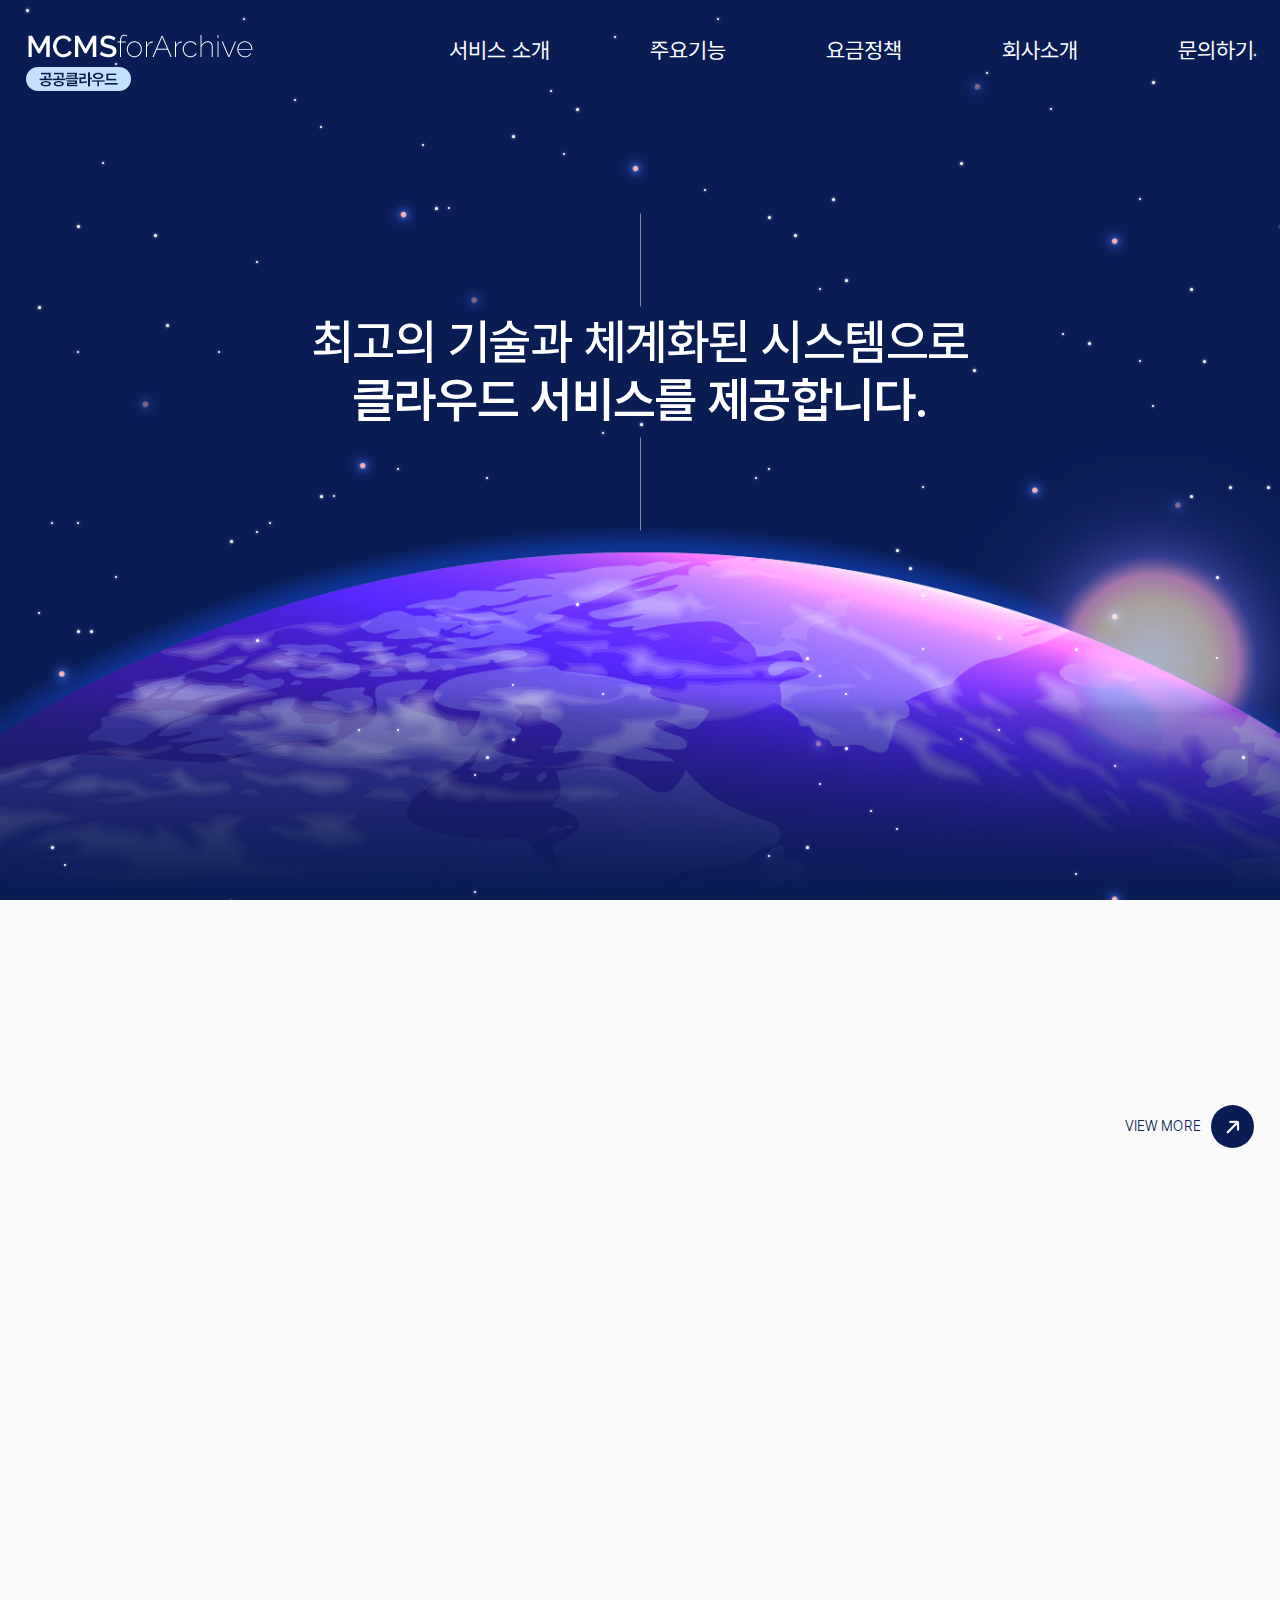
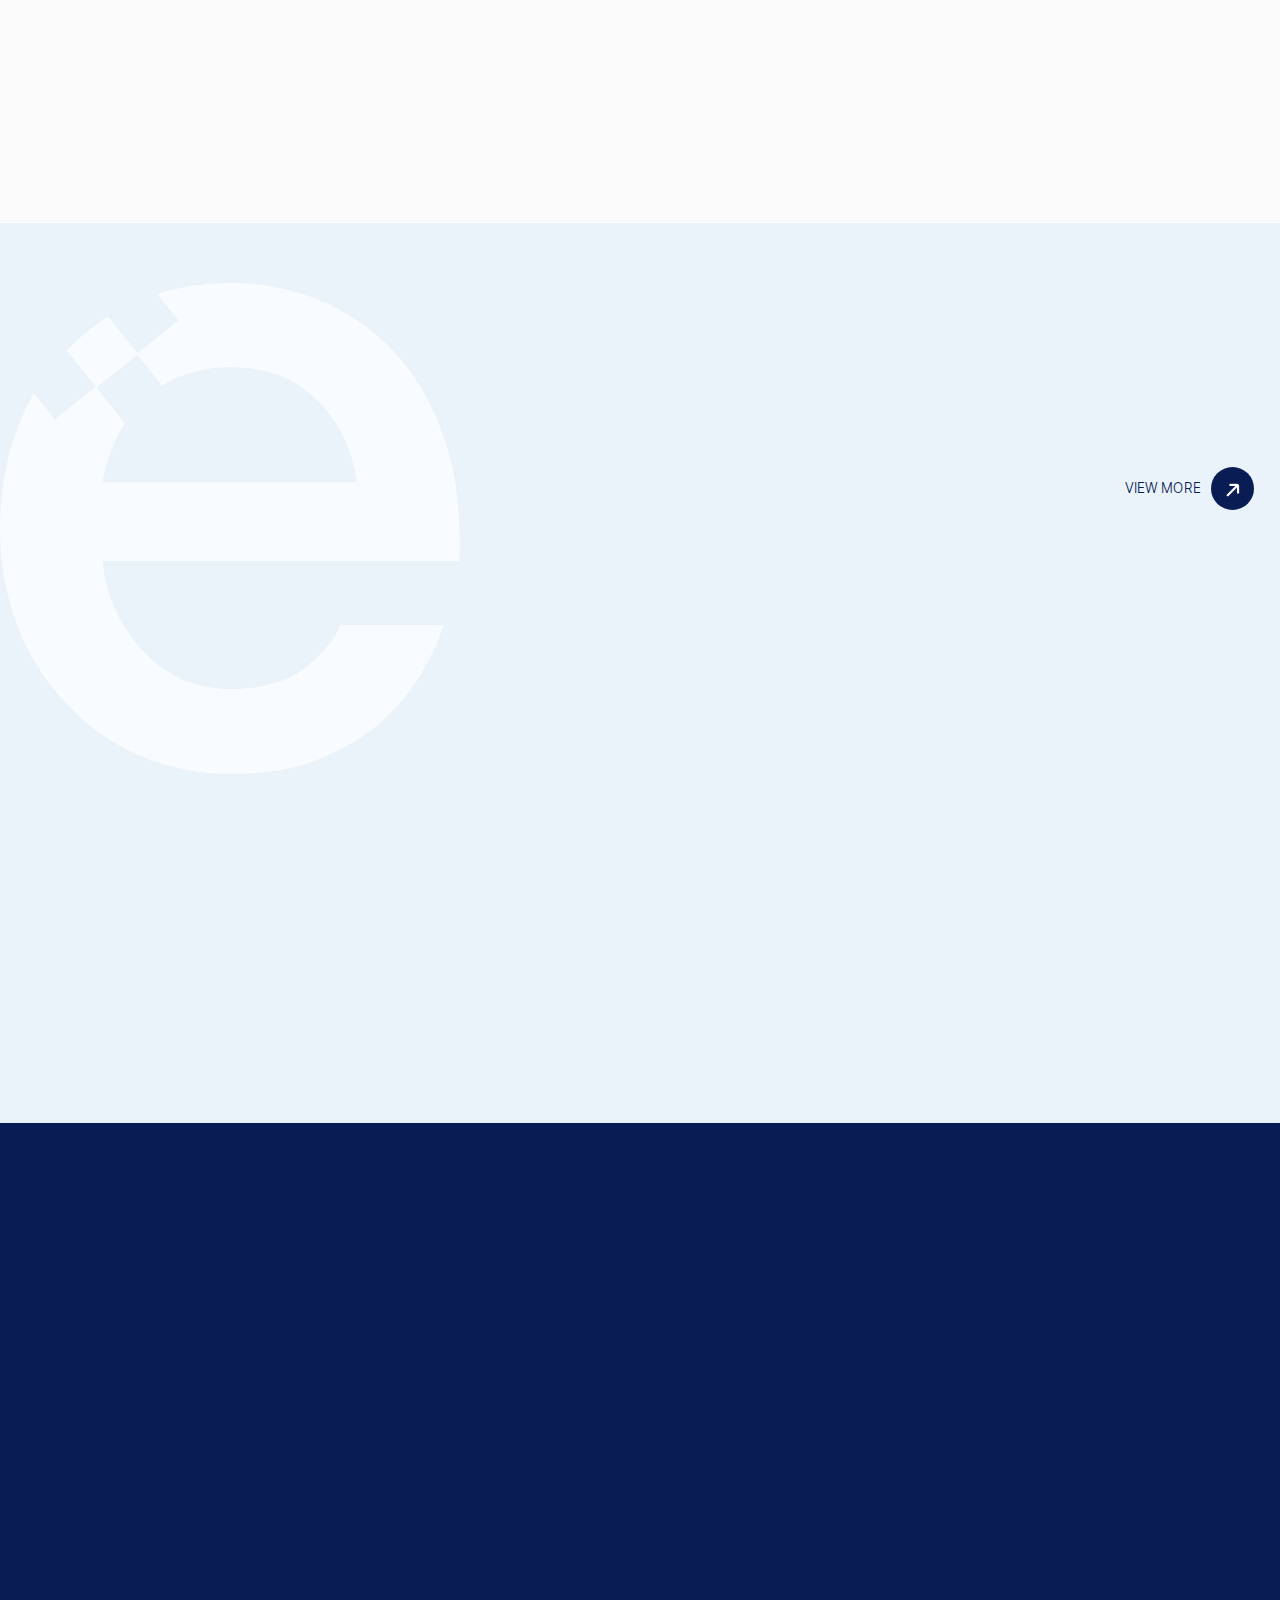
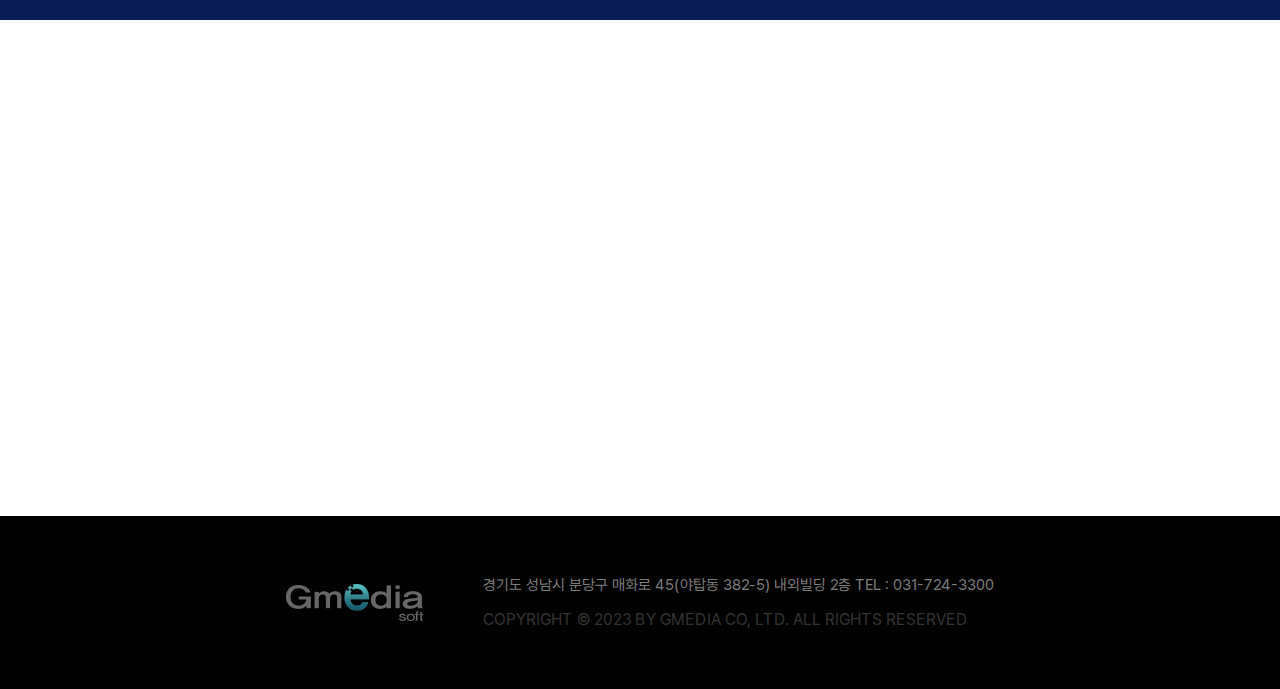
==== index.html @ e5f6dd62 "first commit" ====
<!DOCTYPE html>
<html lang="ko">
<head>
<meta http-equiv="Content-Type" content="text/html;charset=utf-8">
<meta http-equiv="X-UA-Compatible" content="IE=edge">
<meta name="viewport" content="width=device-width, initial-scale=1.0">
<!-- <meta name="viewport" content="width=1920, user-scalable=no"> -->
<meta name="title" content="MCMSforArchive">
<meta name="Author" content="지미디어(주)">
<meta name="ROBOTS" content="ALL">
<meta name="revisit-after" content="1 Days">
<meta name="keyword" content="MCMSforArchive">
<meta name="google" content="MCMSforArchive">
<meta property="og:type" content="website">
<meta property="og:title" content="MCMSforArchive">
<meta property="og:site_name" content="MCMSforArchive ">
<meta property="og:description" content="MCMSforArchive">
<meta property="og:url" name="url" content="">
<title>MCMSforArchive</title>
<link rel="SHORTCUT ICON" href="images/favicon.png" />
<link rel="stylesheet" type="text/css" href="font/font.css" media="ALL" />
<link rel="stylesheet" type="text/css" href="css/reset.css" media="ALL" />
<link rel="stylesheet" type="text/css" href="css/style.css" media="ALL" />
<link rel="stylesheet" type="text/css" href="css/aos.css" media="ALL" />
<link rel="stylesheet" type="text/css" href="css/all.min.css" media="ALL" />
<link rel="stylesheet" type="text/css" href="css/nice-select.css" media="ALL" />

<!-- <script type="text/javascript" src="js/jquery-3.6.1.min.js"></script> -->
<script type="text/javascript" src="js/code.jquery.com_jquery-3.7.0.js"></script>
<script type="text/javascript" src="js/jquery-migrate-1.4.1.min.js"></script>

<script type="text/javascript" src="js/common.js"></script>
<script type="text/javascript" src="js/aos.js"></script>
<script type="text/javascript" src="js/all.min.js"></script>
<script type="text/javascript" src="js/jquery.nice-select.min.js"></script>

</head>
<body>
	<script>
		// AOS.init({
		// 	duration: 1200,
		// 	easing: 'ease-in-out-back'
		// });
		// AOS

	var myAOS = function() {

		AOS.init({
			duration: 1500,
		easing: 'ease-in-out-back',
		// easing: 'linear',
		//    data-aos-easing="linear" 
		

		});

}

//myAOS();
	</script>
<div id="wrapper" class="main_all">
	<!--  헤더 -->
	<div id="top" class="top_all">
		<div class="header">
			<div class="inner">
				<h1> <a href="index.html"><img src="images/mainLogo.png" alt=""></a> </h1>
				<nav>
					<ul class="oneD">
						<li> <a href="introduce.html">서비스 소개</a>
						<div class="twoD">
							<div class="in">
								<a href="introduce.html">서비스 소개</a>
								<a href="#">도입효과</a>
							</div>
						</div>
						</li>
						<li> <a href="#">주요기능</a>
							<div class="twoD">
								<div class="in">
									<a href="#">콘텐츠관리</a>
									<a href="#">메타데이터관리</a>
									<a href="#">통계</a>
									<a href="#">이용이력</a>
									<a href="#">시스템관리</a>
									<a href="#">API</a>
									<a href="#">보안</a>
								</div>
							</div>
						</li>
						<li> <a href="charge.html">요금정책</a></li>
						<li> <a href="company.html">회사소개</a>
							<div class="twoD">
								<div class="in">
									<a href="company.html">회사 소개</a>
									<a href="company02.html">보유기술</a>
								</div>
							</div>
						</li>
						<li> <a href="inquiry.html">문의하기</a></li>
					</ul>
				</nav>
				<div class="mo_btn"><button><img src="images/icon_mobile_menu.png" alt="모바일 네비버튼"></button></div>
			</div>
		</div>
		
			<div id="mo_nav" class="mo_nav re">
				<!-- <h1> <a href="index.html"><img src="images/mainLogo.png" alt=""></a> </h1> -->
				<div class="mo_top"><a href="#" class="mo_close_btn"><img src="images/mo_nav_btn.png" alt="닫기"></a></div>
				<div class="mo_inner">
		
					<ul id="mo_nav_list" class="mnavi">
						<li class="list_tx">
							<div class="big_m c_btn">
							 <a href="">서비스 소개</a>
							 <button class="c_button">더보기</button>
							</div>

							<div class="mo_suv">
								<ul class="nav_tx1">
									<li><a href="introduce.html">서비스 소개</a></li>
									<li><a href="#">도입효과</a></li>
								</ul>
							</div>
						</li>
						<li class="list_tx"> 
							<div class="big_m c_btn">
								<a href="#">주요기능</a>
								<button class="c_button">더보기</button>
							</div>
							<div class="mo_suv">
								<ul class="nav_tx1">
									<li><a href="#">콘텐츠관리</a></li>
									<li><a href="#">메타데이터관리</a></li>
									<li><a href="#">통계</a></li>
									<li><a href="#">이용이력</a></li>
									<li><a href="#">시스템관리</a></li>
									<li><a href="#">API</a></li>
									<li><a href="#">보안</a></li>
								</ul>
							</div>
						</li>
						<li class="list_tx"><div class="big_m"> <a href="charge.html">요금정책</a></div></li>
						<li class="list_tx">
							<div class="big_m  c_btn">  <a href="#none">회사소개</a><button class="c_button">더보기</button></div>
							<div class="mo_suv">
								<ul class="nav_tx1">
									<li><a href="company.html">회사소개</a></li>
									<li><a href="company02.html">보유기술</a></li>
								</ul>
							</div>
						</li>
						<li class="list_tx"><div class="big_m">  <a href="inquiry.html">문의하기</a></div></li>
					</ul>
				
				</div>
			</div>
		
		<div class="main_slider">
			<div id="star-box" class="star_box">
					
			</div>
			<div class="inner">
				
				<div class="title_box">
					<p> 최고의 기술과 체계화된 시스템으로 <strong>클라우드 서비스를 제공합니다.</strong></p>
				</div>
			</div>
		</div>
	</div>

	<div id="content" class="content_all">
		<div class="section01">
			<div class="sinner">
				<div class="box1">
					<div class="main_title" data-aos="fade-down" >
						<!-- data-aos-anchor="#oones" -->
						<h2>MCMSforArchive</h2>
						<span>공공 클라우드로 더욱더 안전하고
							효율적으로 관리하세요! </span>
					</div>
					<div class="view_btn">
						<button>VIEW MORE <span><img src="images/right_more.png" alit=""></span></button>
					</div>
				</div>
				<div class="box2">
					<ul>
						<li data-aos="fade-up" data-aos-delay="400">
							<p>클라우드 구독</p>
							<span>축적된 노하우 기반으로 요구사항을 분석하여 
								체계적으로 기존 환경을 진단하고 고객의 
								비즈니스 목표달성에 마이그레이션방식을
								 설계 및 수행합니다. </span>
						</li>
						<li data-aos="fade-up" data-aos-delay="800">
							<p>클라우드 보안</p>
							<span>다양한 대응 방안을 제공하며, 지속적인 
								모니터링은 물론 보안 관제 전문 엔지니어의 
								신속한 장애 대응이 가능하며 안정적인 
								서비스를 제공합니다. </span>
						</li>
						<li data-aos="fade-up" data-aos-delay="1200">
							<p>클라우드 운영</p>
							<span>고객의 산업, 기술 및 업무에 대한 높은 이해와 
								효율성과 안전성을 갖추며 높은 퀄리티의 
								유지보수 및 기술지원 무상으로 제공합니다.    </span>
						</li>
					</ul>
				</div>
			</div>
		</div>
		<div class="section02">
			<div class="sinner">
				<div class="box1">
					<div class="img1 imgs" data-aos="fade-left" ><img src="images/setion2_img1.jpg" alit=""></div>
					<div class="img2 imgs" data-aos="fade-right" data-aos-delay="200"><img src="images/setion2_img2.jpg" alit=""></div>
					<div class="img3 imgs" data-aos="fade-up" data-aos-delay="400"><img src="images/setion2_img3.jpg" alit=""></div>
				</div>
				<div class="box2">
					<div class="view_btn">
						<button>VIEW MORE <span><img src="images/right_more.png" alit=""></span></button>
					</div>
					<div class="main_title" data-aos="fade-right" data-aos-delay="800">
						<h3>급변하는 클라우드의
							속도에 맞춘 NO1 기업  </h3>
						<span>지미디어는 2001년 설립된 멀티미디어 및
							네트워크 솔루션 전문 회사로 안정적이고 
							최상의 기술과 서비스를 제공합니다. </span>
					</div>
				</div>
			</div>
		</div>
		<div class="section03">
			<div class="advice_box">
				<div  data-aos="fade-down" class="box">
					<p>MCMSforArchive
						 상담 신청 문의 하세요.</p>
					<span>안전하고 휴율적인 지미디어 클라우드와 함께하세요.  </span>
					<button onclick="location.href='inquiry.html';">상담문의 하기</button>
				</div>
			</div>
			<div class="experience_box">
				<div data-aos="fade-up" data-aos-anchor-placement="top-bottom" data-aos-delay="200" class="box">
				<p>미리 경험해보고 싶으신가요?</p>
				<span>MCMS 관리자 체험해 볼 수 있습니다. </span>
				<button onclick="location.href='experience.html';"
				>데모신청 하기</button>
				</div>
			</div>
		</div>
	</div>

	
	<div id="footer" class="footer_all">
		<div class="sinner">
			<h4><img src="images/foot_logo.png" alt=""></h4>
			<div class="box">
				<address>경기도 성남시 분당구 매화로 45(야탑동 382-5) 내외빌딩 2층  TEL : 031-724-3300</address>
				<div class="copylight">COPYRIGHT © 2023 BY GMEDIA CO, LTD. ALL RIGHTS RESERVED</div>
			</div>
		</div>
	</div>
</div>

<!-- 모달창 띄우기 -->
<!-- <div id="myModal" class="modal search-modal">
	<div class="modal-content">
		<span class=" close-modalPopup"><a class="close">&#215;</a></span>
		<div class="img-box">
			
		</div>
	</div>
	<div id="dark01" class="modalPopup-bg"> </div>
</div> -->
<!-- //모달창 띄우기 -->

<div id="page-top" class="page-top">
	<a href="#none" title="상단으로"><i class="fa fa-arrow-up"></i></a>
	<span class="sound-only"></span>
</div>
<div id="mask" class="mask" data-open="mMenu"></div>
<script>


// Handle scroll event to animate elements on scroll
$('body').on("scroll", function () {
	
});


//길어 질때 
		AOS.init({
			once: true,
			duration: 1500,
			easing: 'ease-in-out-back',
		});
		$(window).on('load', function () {
            AOS.refresh();
        });


		$( window ).scroll( function() {
			if($(this).scrollTop() > 100 ) {
				$('#page-top').fadeIn();
			}else{
				$('#page-top').fadeOut();
			}
		});
		$('#page-top').click(function(){
			
			//alert('dd');
			$('html, body').animate({ scrollTop :0},800);
			return false;
		});
	

	
	
	// selectbox styling
	//$('select').niceSelect();
	
    //   AOS.init({
    //     easing: 'ease-in-out-sine'
    //   });
   			
</script>
</body>
</html>
---- font/font.css ----
/*
Copyright (c) 2021 Kil Hyung-jin, with Reserved Font Name Pretendard.
https://github.com/orioncactus/pretendard

This Font Software is licensed under the SIL Open Font License, Version 1.1.
This license is copied below, and is also available with a FAQ at:
http://scripts.sil.org/OFL
*/

@font-face {
	font-family: 'Pretendard';
	font-weight: 900;
	font-display: swap;
	src: local('Pretendard Black'), url('./woff2/Pretendard-Black.woff2') format('woff2'), url('./woff/Pretendard-Black.woff') format('woff');
}

@font-face {
	font-family: 'Pretendard';
	font-weight: 800;
	font-display: swap;
	src: local('Pretendard ExtraBold'), url('./woff2/Pretendard-ExtraBold.woff2') format('woff2'), url('./woff/Pretendard-ExtraBold.woff') format('woff');
}

@font-face {
	font-family: 'Pretendard';
	font-weight: 700;
	font-display: swap;
	src: local('Pretendard Bold'), url('./woff2/Pretendard-Bold.woff2') format('woff2'), url('./woff/Pretendard-Bold.woff') format('woff');
}

@font-face {
	font-family: 'Pretendard';
	font-weight: 600;
	font-display: swap;
	src: local('Pretendard SemiBold'), url('./woff2/Pretendard-SemiBold.woff2') format('woff2'), url('./woff/Pretendard-SemiBold.woff') format('woff');
}

@font-face {
	font-family: 'Pretendard';
	font-weight: 500;
	font-display: swap;
	src: local('Pretendard Medium'), url('./woff2/Pretendard-Medium.woff2') format('woff2'), url('./woff/Pretendard-Medium.woff') format('woff');
}

@font-face {
	font-family: 'Pretendard';
	font-weight: 400;
	font-display: swap;
	src: local('Pretendard Regular'), url('./woff2/Pretendard-Regular.woff2') format('woff2'), url('./woff/Pretendard-Regular.woff') format('woff');
}

@font-face {
	font-family: 'Pretendard';
	font-weight: 300;
	font-display: swap;
	src: local('Pretendard Light'), url('./woff2/Pretendard-Light.woff2') format('woff2'), url('./woff/Pretendard-Light.woff') format('woff');
}

@font-face {
	font-family: 'Pretendard';
	font-weight: 200;
	font-display: swap;
	src: local('Pretendard ExtraLight'), url('./woff2/Pretendard-ExtraLight.woff2') format('woff2'), url('./woff/Pretendard-ExtraLight.woff') format('woff');
}

@font-face {
	font-family: 'Pretendard';
	font-weight: 100;
	font-display: swap;
	src: local('Pretendard Thin'), url('./woff2/Pretendard-Thin.woff2') format('woff2'), url('./woff/Pretendard-Thin.woff') format('woff');
}
---- css/style.css ----
@charset "UTF-8";


body{overflow-x: hidden}
#mo_nav {display: none;}
.main_all {width:100%;height:100%;overflow: hidden;}
.top_all {position: relative;width:100%;}

.m_header {display: none;}
.mo_btn {display: none;}
.header {width:100%;height:100px;position: absolute;top:0;left:0;z-index: 2;background-color: rgba(0, 0, 0, 0);}
.header .inner {width:1300px;height:100%;max-width: 100%;margin:0 auto;display: flex;align-items: center;justify-content: space-between}
.header .inner h1{margin-top: 24px;}
.header nav {height:100%;display: flex;align-items: center}
.header nav .oneD { column-gap: 100px;height:100%;}
.header nav .oneD li {position: relative;height:100%;text-align: center;transition: 0.3s ease-in;}
.header nav .oneD li:last-child {width:auto;text-align: center;}
.header nav .oneD li>a {display:block;height:100%;font-size:22px;color:#ffffff;line-height: 100px;transition: 0.3s ease-in;}
.header nav .oneD li:hover>a {color:#5ae6ff}

.header nav .oneD {display: flex;}


.header nav .twoD {position: absolute;left:50%;transform: translateX(-50%);top:80px;width:182px;background-color: #02113b;border-radius: 30px;text-align: center;transition: 0.3s ease-in;}
.header nav .twoD .in {padding:10px 0}
.header nav li .twoD a {display: block;font-size:18px;margin:20px 0;color:#fff;opacity: 0;visibility: hidden;}
.header nav .twoD {opacity: 0;visibility: hidden;height:0px;}


.header nav .oneD li:first-child:hover .twoD {opacity: 1;visibility: visible;height:145px;}
.header nav .oneD li:nth-child(2):hover .twoD {opacity: 1;visibility: visible;height:365px;}
.header nav .oneD li:nth-child(4):hover .twoD {opacity: 1;visibility: visible;height:145px;}

.header nav .oneD li:hover .twoD a {opacity: 1;visibility: visible;}
.header nav .oneD li .twoD a:hover {text-decoration: underline;}

.main_slider {position: relative;width:100%;height:100vh;z-index: 1;background-color: #091c54 ;}
.main_slider .inner{width:100%;height:100%;background:url('../images/main_bg.jpg') no-repeat;background-size: cover;background-position: center;}
.main_slider .title_box {position: absolute;left:50%;top:40%;transform: translate(-50%,-40%);}
.main_slider .title_box p {position: relative;width:75%;margin:0 auto;color:#fff;font-weight: 500;font-size:48px;text-align: center;letter-spacing: -0.5px;word-break: keep-all;}
.main_slider .title_box p strong{font-weight: 600;}
.main_slider .title_box p::after {content:"";position: absolute;width:1px; height:93px;left:50%;background-color: rgba(255, 255, 255, 0.5);bottom:-100px}
.main_slider .title_box p::before{content:"";position: absolute;width:1px; height:93px;left:50%;background-color: rgba(255, 255, 255, 0.5);top:-100px}

.sinner {position: relative;width:1300px;max-width: 100%;margin:0 auto;}
.main_title h2 {font-size:56px;color:#091c54;font-weight: 600;}
.main_title h3 {font-size:48px;color:#091c54;font-weight: 600;white-space: pre-line;}
.main_title span {display: block;font-weight: 500;font-size:30px;color:#091c54;white-space: pre-line;line-height: 1.2;margin-top:10px}
.view_btn {}
.view_btn button {display: flex;align-items: center;font-size:14px;font-weight: 300;color:#091c54}
.view_btn button span {position: relative;display: inline-block;z-index: 1;background-color:#091c54;width:43px;height:43px;border-radius: 50%;margin:0 0 0 10px;line-height:43px;}
/* .view_btn button span::after {content: "";position: absolute;background-color:#091c54;width:43px;height:43px;border-radius: 50%;left:0;top:0;z-index: -1;} */

.section01{width:100%;height:100%;background-color: #fafafa;padding:120px 0  190px 0}
.section01 .box1 {position: relative;}
.section01 .box1 .main_title {}
.section01 .box1 .view_btn {position: absolute;right:0;bottom:10px}
.section01 .box2 {position: relative;margin-top:70px;}
.section01 .box2 ul {display: flex;margin-right:-18px}
.section01 .box2 ul li {position: relative;width:calc((100% / 3) - 18px );margin-right:18px;padding-top:32.5%;background-color: #091c54;}
.section01 .box2 ul li p {position: absolute;top:65px;left:65px;color:#fff;font-size:30px;font-weight: 500;}
.section01 .box2 ul li span {position: absolute;width:76%;top:230px;left:65px;color:#fff;font-size:18px;white-space: pre-line;letter-spacing: -0.5px;}
.section01 .box2 ul li:first-child::after {position: absolute;content: "";background:url('../images/setion1_bg1.png') no-repeat;width:100%;height:100%;left:0;top:0;background-position: 0 30%;
    /*top:45%;transform: translateY(-55%);*/z-index: -1;}
.section01 .box2 ul li:nth-child(2)::after {position: absolute;content: "";background:url('../images/setion1_bg2.png') no-repeat;width:100%;height:100%;left:0;top:0;background-position: 0 30%;z-index: -1;}
.section01 .box2 ul li:last-child::after {position: absolute;content: "";background:url('../images/setion1_bg3.png') no-repeat;width:100%;height:100%;left:0;top:0;background-position: 0 30%;z-index: -1;}


.section02{position: relative;width:100%;max-height:100%;min-height:100vh;background: #eaf2fa;padding:60px 0  60px 0}
.section02 .sinner {display: flex;justify-content: space-between;;background: url('../images/setion2_bg.png') no-repeat;height:100%;background-size: auto 100%;}
.section02 .box1 {width:60%;position:relative;display:flex;margin-top:140px}
.section02 .box1 .img1 {position: absolute;top:0;left:0}
.section02 .box1 .img2 {position: absolute;top:235px;left:60px;}
.section02 .box1 .img3 {position: absolute;top:110px;right:30px;}
.section02 .box2 {/*width:calc(100% - 60%);*/position:relative;margin-top:250px}
.section02 .box2 .view_btn {display: flex; justify-content: flex-end;}
.section02 .box2 .main_title {margin-top:30px;}


.section03{position: relative;width:100%;height:100%;background: #fff;}
.section03 .advice_box {width:100%;height:50%;background-color: #091c54;text-align: center;padding:135px 0 }
.section03 .advice_box p {color:#fff;font-size:36px}
.section03 .advice_box span {display: block;color:#fff;font-size:20px;margin:28px 0 60px 0}
.section03 .advice_box button {display: block;width:235px;margin:0 auto;background-color:#fff;font-size:20px;color: #091c54;padding:20px 0;border-radius: 32px;}

.section03 .experience_box {width:100%;height:50%;background-color: #fff;text-align: center;padding:135px 0 }
.section03 .experience_box p {color:#091c54;;font-size:36px}
.section03 .experience_box span {display: block;color:#091c54;;font-size:20px;margin:28px 0 60px 0}
.section03 .experience_box button {display: block;width:235px;margin:0 auto;background-color:#091c54;;font-size:20px;color: #fff;padding:20px 0;border-radius: 32px;}

.footer_all {width: 100%;background-color: #000;}
.footer_all .sinner {display: flex;flex-wrap: wrap;padding:60px 0;justify-content: center;align-items: center}
.footer_all h4 {margin-right:60px}
.footer_all address {font-size:15px;color:#7d7d7d;margin-bottom:16px}

.page-top {position: fixed;bottom:0px;right:4px}
.page-top a {display: block;border-radius: 0;background-color: #000;width:40px;height:40px;text-align: center;line-height: 40px;color:#fff}

.mask{position:fixed;display:block;visibility:hidden;opacity:0;top:0;bottom:0;left:0;right:0;background:rgba(0,0,0,0.2);z-index:1510;-webkit-transition:opacity 0.25s linear, visibility 0.25s linear;transition:opacity 0.25s linear, visibility 0.25s linear}
.mask.show{visibility:visible;opacity:1}


@media screen and (max-width:1300px){
    .header .inner {padding:0 2%}
    .sinner {padding:0 2%}
    .main_slider .title_box {width: 60%;}
    .main_slider .title_box p {width: 100%;word-break: keep-all;    font-size: calc(2vh + 2vw + 5px);}

    .main_title h2 {font-size: calc(2.2vh + 2.2vw + 5px);}
    .main_title h3 {font-size: calc(2.2vh + 2.2vw + 5px);}
    .main_title span {font-size: calc(1vh + 1vw + 5px);}

    /*섹션1*/
    .section01 .box2 ul li p {top:0;left:0;padding:46px 46px;font-weight: 400;}
    .section01 .box2 ul li span {width: 100%;/* top: calc(9vh + 9vw + 5px);*/top:60%;transform: translateY(-60%);height:30%;left: 0px;padding:0 46px;word-break: keep-all;white-space: normal;line-height: 1.5;font-weight: 200;}

    /*메인섹션2*/
    .section02 .box1 {margin-top:10%}
    .section02 .box2 {margin-top:15%}


    /*메인섹션3*/
    .section03 .advice_box p {font-size: calc(1.7vh + 1.7vw + 5px);}
    .section03 .experience_box p {font-size: calc(1.7vh + 1.7vw + 5px);}
 }
 @media screen and (max-width:1200px){

    /*모바일 바꿈*/
    .header {height:60px;background-color: rgba(9, 28, 84, 0.9);position: fixed;top:0;left:0;z-index: 999;}
    .header nav {display: none;}
    .header .inner h1 {height:40px;margin-top:0}
    .header .inner h1 img {height:100%;width: auto;}
    .mo_btn {display: block;}

    #mo_nav {display:block;}
	.mo_nav {position:fixed;display:block;width:375px;height:100%;height:100vh;top:0;bottom:0;background:#000e3a;overflow-x:hidden;-webkit-transition:transform 0.4s linear, visibility 0.4s linear;transition:transform 0.4s linear, visibility 0.4s  linear;}
	/* .mo_nav1 {position:fixed;display:block;width:290px;height:100%;height:100vh;top:0;bottom:0;background:#fff;overflow-x:hidden;z-index:9999;-webkit-transition:transform 0.4s linear, visibility 0.4s linear;transition:transform 0.4s linear, visibility 0.4s  linear;} */
	.mo_nav.re {visibility: hidden;right:0;box-shadow:-3px 0 12px rgba(0,0,0,0.15);-ms-transform: translateX(315px);transform: translateX(315px);z-index:2000;}
    .mo_nav.re .big_m a {opacity: 0;}
	.mo_nav.re.show {visibility: visible;-webkit-transform: translateX(0);-ms-transform: translateX(0);transform: translateX(0)}
    .mo_nav.re.show .big_m a {opacity: 1;}
	/*.mo_nav .wrapper {height:calc(100vh - 110px);overflow-y:auto}*/
	.mo_nav {}
    .mo_nav .mo_top {padding:20px 20px;background-color: #000e3a;display: flex;justify-content: flex-end}
    .mo_nav .mo_top .mo_close_btn {}

    .mo_nav .mo_inner {clear:both;float:left;width:100%;}
	
	.mo_nav .mo_inner ul.mnavi {padding:0 20px}
	.mo_nav .mo_inner ul.mnavi li {position:relative;}
	.mo_nav .mo_inner ul.mnavi li .c_button {color:#fff;position:absolute;top:22px;right:20px;width:18px;height:18px;overflow: hidden;font-size:0;text-indent: -999px;cursor:pointer;-webkit-transition:transform 0.2s linear;transition:transform 0.2s linear;background: transparent}
	.mo_nav .mo_inner ul.mnavi li .c_button:before{content: "";display: block;width:18px;height:2px;background:#acd7f9;position:absolute;top:9px;right:1px}
	.mo_nav .mo_inner ul.mnavi li .c_button:after{content: "";display: block;width:2px;height:18px;background:#acd7f9;position:absolute;top:1px;right:9px}
	.mo_nav .mo_inner ul.mnavi li .c_button:hover:before{background:#fff}
	.mo_nav .mo_inner ul.mnavi li .c_button:hover:after{background:#fff}
	.mo_nav .mo_inner ul.mnavi li.open .c_button {background-position:0 -20px;-ms-transform: rotate(45deg);-webkit-transform: rotate(45deg);transform: rotate(45deg)}
	.o-hd{ overflow:hidden; }
	.mo_nav .mo_inner ul.mnavi .list_tx .big_m{width:100%;padding:20px 0 20px 0;border-bottom:1px dotted #5c84bc;}
	.mo_nav .mo_inner ul.mnavi .list_tx .big_m a {color:#fff;font-weight:500;font-size:17px;transition: 0.3s;}
	.mo_nav .mo_inner .mo_suv {display:none;padding:10px 0 10px 10px;border-bottom:1px solid #5c84bc;}
	.mo_nav .mo_inner .mo_suv li {line-height:30px;}
	.mo_nav .mo_inner .mo_suv ul li a {color:#acd7f9;font-size:15px}
	.mo_nav .mo_inner .mo_suv ul li a:hover, .mo_nav .mo_inner .mo_suv ul li a:focus, .mo_nav .mo_inner .mo_suv ul li a:active {text-decoration:underline}
    /* .m_header {display: none;width:100%;position: fixed;top:0;left:0;z-index: 999;} */
    
 }

 @media screen and (max-width:1024px){

    .section01 .box2 ul li p {font-size: 24px;}
    .section01 .box2 ul li span {font-size: 16px;}
    .section01 .box2 ul {margin-right: -10px;flex-wrap: wrap}
    .section01 .box2 ul li {width: calc((100% / 2) - 10px );margin-right: 10px;flex: 2 auto;}
    .section01 .box2 ul li:last-child {margin-top:10px}


    .section02 {padding: 120px 0 190px 0;min-height:100%}
    .section02 .sinner {flex-direction: column-reverse}
    .section02 .box1 {margin: 50px auto 0 auto;width:100% ;}
    .section02 .box1 .imgs {position: relative;top:auto;left:auto;right:auto;width:calc(100% / 3);height:200px;padding:5px;overflow:hidden ;}
    .section02 .box1 .imgs img {max-width: 100%;}
    .section02 .box2 {margin-top:0}
    .section02 .box2 .main_title {margin-top:0;width:calc(100% - 150px) ;}
    .section02 .main_title h3 {letter-spacing: -0.5px;white-space:normal;word-break: keep-all;}
    .section02 .box2 .main_title span {white-space:normal;word-break: keep-all;}
    .section02 .box2 .view_btn {position: absolute; right: 0; bottom: 10px; }

    /* .section01 .box2 ul  {height:800px;margin-right: 0px;}
    .section01 .box2 ul li {position: absolute;width:320px;padding:0;height:320px;margin-right: 0px;}
    .section01 .box2 ul li:first-child {left:0;top:0}
    .section01 .box2 ul li:nth-child(2) {right:0;top:250px}
    .section01 .box2 ul li:last-child {left:0;bottom:0} */
 }
 @media screen and (max-width: 780px){
    .main_slider .title_box {width: 80%;}
    .main_slider .title_box p {padding:0;width: 100%;}
    /*메인센ㄱ션1*/
    .section01 {padding:60px 0 100px 0}
    .section01 .box2 {margin-top:30px}
    .section01 .box2 ul li {width: calc((100% / 1) - 10px );padding-top:0;padding:20px 0 20px 0;min-height:220px}
    .section01 .box2 ul li:first-child {margin-bottom:10px}

    /*메인섹션2*/
    .section02 { padding: 60px 0 100px 0;}

     /*메인섹션3*/
     .section03 .box {}
     .section03 .advice_box {padding: 0 2%;display: flex;justify-content: center;max-height:50%;height:50vh;align-items: center}
     .section03 .experience_box {padding: 0 2%;display: flex;justify-content: center;max-height:50%;height:50vh;align-items: center}
     .section03 .advice_box p {font-size: 30px;word-break: keep-all;white-space: pre-line;}
     .section03 .advice_box span {font-size: 18px;}
     .section03 .experience_box p {font-size: 30px;word-break: keep-all;}
     .section03 .experience_box span {font-size: 18px;}

     /*푸터*/
     .footer_all .sinner {flex-direction: column;padding:30px 0}
     .footer_all h4 {margin-right:0;margin-bottom:20px;width:100px}
     .footer_all h4 img {max-width: 100%;}
     .footer_all .box {padding:0 10%;text-align: center;}
     .footer_all address {font-size: 12px;}
     .footer_all .copylight {font-size: 12px;}
}

 @media screen and (max-width: 450px){
    #mo_nav {width: 100%;}
    .view_btn button {font-size: 0;}
    /*메인섹션1*/
     .section01 .box2 ul li span {top: 60%; transform: translateY(-73%);}

     /*메인섹션2*/
     .section02 .box2 .main_title {margin-top:0;width:calc(100% - 56px) ;}
     .section02 .box1 {flex-wrap: wrap;}
     .section02 .box1 .imgs {width: calc(100% / 1);padding:5px;height:auto;min-height:200px}
     .section02 .box1 .imgs img {min-width: 100%;}

    /*메인섹션3*/
    .section03 .advice_box p {font-size: 26px;word-break: keep-all;white-space: pre-line;}
     .section03 .advice_box span {font-size: 16px;word-break: keep-all;}
     .section03 .experience_box p {font-size: 26px;word-break: keep-all;}
     .section03 .experience_box span {font-size: 16px;word-break: keep-all;}

 
}
@media screen and (max-width: 390px){

}
@media (orientation: landscape) {
    /* Landscape 모드일 때 적용할 CSS */
    /* .section03 .advice_box {padding: 0 2%;display: flex;justify-content: center;max-height:50%;min-height:300px;height:300px;align-items: center}
     .section03 .experience_box {padding: 0 2%;display: flex;justify-content: center;max-height:50%;min-height:300px;align-items: center} */
}

/*탭*/
.tab_st1_box {width:1300px;max-width: 100%;margin: 0 auto;position: relative;min-height: 66px;}
.tab_st1_box ul {display: flex;position: absolute;top:-33px;width: inherit;}
.tab_st1_box ul li {width:calc(100%/2);background-color:#dfdfdf ;color:#636363;font-size:22px;text-align: center;transition: 0.3s ease-in;cursor: pointer;}
.tab_st1_box ul li.active {background-color:#000a27 ;color:#fff;}
.tab_st1_box ul li.active:hover {background-color:#021550 ;color:#fff;}
.tab_st1_box ul li:hover {background-color:#ccc ;}
.tab_st1_box ul li button {width: 100%;height:100%;padding:20px 10px;}

/*서브*/
.sub_main_slider {width:100%;height:515px;background:url('../images/sub_main_bg.jpg') no-repeat;background-size: cover;background-position: center;}
.sub_main_slider .title_box {display: flex;height: 100%; justify-content: center; align-items: center;}
.sub_main_slider .title_box p {text-align: center;font-size:48px;color:#fff;white-space: pre-line;}
.sub_inner1300 {width:1300px;max-width: 100%;margin: 0 auto;}
/*서비스 소개*/
.subContent01_01 {position: relative;width: 100%;height:100%;padding:120px 0 140px 0;}
.subContent01_01 .sub_title {}
.subContent01_01 .sub_title p {font-size:36px;font-weight: 500;white-space: pre-line;margin-bottom:20px}
.subContent01_01 .sub_title span {font-size:24px;color:#555;white-space: pre-line;line-height: 1.5;}
.subContent01_01 .box {width:100%;padding:120px 155px 140px 155px;background: #091c54 url('../images/subContent01_01_bg.png') no-repeat;;margin-top:60px;background-position: 100%;background-size:contain}
.subContent01_01 .box p {font-size:30px;color:#fff;font-weight: 500;margin-bottom:20px;}
.subContent01_01 .box span {font-size:20px;color:#fff;white-space: pre-line;font-weight: 300;}

.subContent01_02 {position: relative;width: 100%;height:100%;padding:120px 0;background-color:#ecf1f4 ;}
.subContent01_02 .sub_inner1300 {}
.subContent01_02 .big_title {display: inline-block;position: relative;font-size: 60px;font-weight: 500;color:#000a27}
.subContent01_02 .big_title::after {content: "";position: absolute;right:-79px;bottom:20px;height:5px;width: 64px;background-color:#000a27 ;}
.subContent01_02 .box {margin-top:80px;}
.subContent01_02 .box ul {display: flex;flex-wrap: wrap;justify-content: flex-end}
.subContent01_02 .box ul li {width:auto;position: relative;text-align: center;margin-right:10%}
.subContent01_02 .box ul li:last-child {margin-right:0}
.subContent01_02 .box ul li .icos {width: 173px;height:auto;margin:0 auto}
.subContent01_02 .box ul li .name_box {font-size:20px;font-weight: 500;color:#000a27;text-align: center;margin-top:20px}
.subContent01_02 .box ul li .name_box em {font-style: normal;color:#555;display: block;}
.subContent01_02 .box ul li .ico_box {width: 100%;height:173px;display: flex; justify-content: center; align-items: center;}
.subContent01_02 .box ul li .ico_box img {}
.subContent01_02 .box ul.ico_area01 li:nth-child(odd) .ico_box {background-color: #fff;border-radius:50% ;}
.subContent01_02 .box ul.ico_area01 li:nth-child(even) .ico_box {background-color: #091c54;border-radius:50%}
.subContent01_02 .box ul.ico_area02 {margin-top:60px}
.subContent01_02 .box ul.ico_area02 li:nth-child(even) .ico_box {background-color: #fff;border-radius:50% ;}
.subContent01_02 .box ul.ico_area02 li:nth-child(odd) .ico_box {background-color: #091c54;border-radius:50%}

.subContent01_03 {position: relative;width: 100%;height:100%;padding:120px 0 140px 0;}
.subContent01_03 .sub_title {}
.subContent01_03 .sub_title p {font-size:36px;font-weight: 500;white-space: pre-line;margin-bottom:20px}
.subContent01_03 .sub_title span {font-size:24px;color:#555;white-space: pre-line;line-height: 1.5;}
.subContent01_03 .box {margin-top: 60px;}
.subContent01_03 .box ul {display: flex;flex-wrap: wrap;}
.subContent01_03 .box ul li {position: relative;;width:calc(100% / 4);padding-top:25.65%}
.subContent01_03 .box ul li:nth-child(odd) {background-color: #00071b ;}
.subContent01_03 .box ul li:nth-child(even) {background-color: #2c4ba4 ;}
.subContent01_03 .box ul li::after {content: "";position: absolute;width: 100%;height:100%;top:0;left:0;opacity: 0.7;z-index: 1;}
.subContent01_03 .box ul li:first-child::after {background: url('../images/subContent01_03_bg1.jpg') no-repeat;background-position: center 0 ;}
.subContent01_03 .box ul li:nth-child(2)::after {background: url('../images/subContent01_03_bg2.jpg') no-repeat;background-position: center 0 ;}
.subContent01_03 .box ul li:nth-child(3)::after {background: url('../images/subContent01_03_bg3.jpg') no-repeat;background-position:center 0 }
.subContent01_03 .box ul li:last-child::after {background: url('../images/subContent01_03_bg4.jpg') no-repeat;background-position: center 0 ;}
.subContent01_03 .box ul li p {position: absolute;top:0;left:0;padding:35px;font-weight: 600;z-index: 5;text-transform:uppercase}
.subContent01_03 .box ul li:nth-child(odd) p {font-size:24px;color: #000;}
.subContent01_03 .box ul li:nth-child(even) p {font-size:24px;color:#091c54}

@media screen and (max-width:1300px){
    .sub_main_slider .title_box p {font-size: calc(2vh + 2vw + 5px);    }
    .tab_st1_box {width: 100%;}
    .subContent01_01 {padding: 60px 2% 80px 2%;}
    .subContent01_02 {padding:  60px 2% 80px 2%;}
    .subContent01_03 {padding:  60px 2% 80px 2%;}
}

@media screen and (max-width:1200px){
    .subContent01_01 .sub_title p {font-size: 30px;}
    .subContent01_01 .sub_title span {font-size: 18px;}
    .subContent01_01 .box p {font-size: 22px;}
    .subContent01_01 .box span {font-size: 16px;}
    .subContent01_01 .box {padding: 80px 10% 100px 10%;}
    .subContent01_02 .big_title {font-size:40px}

    .subContent01_02 .box ul li {margin-right:7%}
    .subContent01_02 .box ul li .icos {width:140px}
    .subContent01_02 .box ul li .ico_box {height:140px}
    .subContent01_02 .box ul li .ico_box img {width: calc(100% - 87px);}
    .subContent01_02 .box ul li .name_box {font-size: 16px;}

    .subContent01_03 .sub_title p {font-size: 30px;}
    .subContent01_03 .sub_title span {font-size: 18px;}

}
@media screen and (max-width:1024px){
    .sub_main_slider .title_box p {word-break: keep-all;}
 }
 @media screen and (max-width:780px){
    .tab_st1_box ul li {font-size:18px}

    .subContent01_01 .sub_title span {white-space: normal;word-break: keep-all;}
    .subContent01_01 .box span {white-space: normal;word-break: keep-all;}

    .subContent01_02 .sub_inner1300 {overflow: hidden;}
    .subContent01_02 .box {margin-top:40px;width: 60%;    float: right;clear: both;}
    .subContent01_02 .box::after {content: "";clear: both;}
    .subContent01_02 .box ul {justify-content: normal;margin-right:-5%;}
    .subContent01_02 .box ul li {margin-right:5%;width:calc((100% / 2) - 5%)}
    .subContent01_02 .box ul li .icos {width:130px}
    .subContent01_02 .box ul li .ico_box {height:130px}
    .subContent01_02 .box ul li:nth-child(n+2) {margin-bottom:20px}
    .subContent01_02 .box ul.ico_area02 {margin-top:10px}

    .subContent01_03 .box ul li p {left:50%;top:50%;transform: translate(-50%,-50%);padding:1%}
    .subContent01_03 .sub_title span {white-space: normal;word-break: keep-all;}
    .subContent01_03 .box ul li {position: relative; width: calc(100% / 2);}
    .subContent01_03 .box ul li:nth-child(3) {background-color: #2c4ba4;;}
    .subContent01_03 .box ul li:nth-child(4) {background-color: #00071b;;}
 }

 @media screen and (max-width:480px){
    .subContent01_01 .sub_title p {font-size:26px;white-space: normal;word-break: keep-all;}
    .subContent01_01 .sub_title span {font-size:16px}
    .subContent01_01 .box {backdrop-filter:opacity(20%) ;}

    .subContent01_02 .big_title {font-size: 30px;}
    .subContent01_02 .big_title::after {content: "";position: absolute;right:-50px;bottom:10px;height:2px;width: 40px;background-color:#000a27 ;}
    .subContent01_02 .box {width:calc(100% - 20%)}
    .subContent01_02 .box ul li .icos {width:100px}
    .subContent01_02 .box ul li .ico_box {height:100px}
    .subContent01_02 .box ul li .ico_box img {width: calc(100% - 60px);}
    .subContent01_02 .box ul li .name_box { margin-top:10px;font-size:15px}


    .subContent01_03 .sub_title p {font-size:26px;white-space: normal;word-break: keep-all;}
    .subContent01_03 .sub_title span {font-size:16px}
    .subContent01_03 .box {margin-top:40px}
    .subContent01_03 .box ul li {padding-top:30%}
    .subContent01_03 .box ul li p {font-size:20px !important}

 }

 /*회사소개*/
.subContent02_01 {position: relative;width: 100%;height:100%;padding:120px 0 140px 0;}
.subContent02_01 .sub_title {}
.subContent02_01 .sub_title p {font-size:36px;font-weight: 500;white-space: pre-line;margin-bottom:20px}
.subContent02_01 .sub_title span {font-size:24px;color:#555;white-space: pre-line;line-height: 1.5;}
.subContent02_01 .box {position: relative;height:736px;background-color: #000;margin-top:70px;overflow: hidden;}
.subContent02_01 .box .media_box {position: absolute;;left:0;top:0;width: 100%;height: 100%;opacity: 0.5;background: url('../images/poster2.png') no-repeat;}
.subContent02_01 .box .media_box video {display: none;}
.subContent02_01 .box .text_box {position: relative;z-index: 1;padding:70px 0;width: 910px;margin:0 auto}
.subContent02_01 .box .text_box p {font-size: 36px;font-weight: 800;text-align: center;color:#fff}
.subContent02_01 .box .box2 {display: flex;margin-top:30px;justify-content: space-between}
.subContent02_01 .box .items {}
.subContent02_01 .box .items span {font-size: 24px;color:#fff;font-weight: 600;text-align:center;display: block;padding:15px 0;border-radius: 30px;border:1px solid rgba(255,255, 255, 0.4);background-color: rgba(0, 0, 0, 0.4);}
.subContent02_01 .box .item1 {width:335px;}
.subContent02_01 .box .item2 {width:525px;}
.subContent02_01 .box .items ul {width:100%;height:100%;display: flex;flex-wrap: wrap;margin-top:15px;padding:50px 10%;border-radius: 30px;border:1px solid rgba(255,255, 255, 0.4);background-color: rgba(0, 0, 0, 0.4);}
.subContent02_01 .box .item1 ul li {width:calc(100% / 2);display: flex;flex-direction: column;
    align-items: center;color:#fff;justify-content: center}
.subContent02_01 .box .items ul li img {display: block;margin-bottom:10px;}
.subContent02_01 .box .item2 ul li {width:calc(100% / 3);display: flex;flex-direction: column;align-items: center;color:#fff;justify-content: center;text-transform: uppercase;}

.subContent02_02 {position: relative;width: 100%;height:100%;padding:120px 0;background-color:#ecf1f4 ;}
.subContent02_02 .big_title {display: inline-block;position: relative;font-size: 36px;font-weight: 500;color:#000a27;padding-left:80px}
.subContent02_02 .big_title::after {content: "";position: absolute;left:0px;bottom:10px;height:5px;width: 64px;background-color:#000a27 ;}
.subContent02_02 .box {margin-top:80px;margin-bottom:70px;padding:0 45px 0 10%;display: flex;flex-wrap: wrap;justify-content: space-between;align-items: center}
.subContent02_02 .box .one_box1 {position: relative;display: flex;flex-wrap: wrap;align-items: center}
.subContent02_02 .box .one1 {width: 240px;height:240px;background-color: #c4e1ff;border-radius: 50%;font-size: 24px;    display: flex;
    align-items: center;justify-content: center;text-align: center;color:#091c54;font-weight: 500;;padding:0 10px;word-break:keep-all;}
.subContent02_02 .box .one2 {width: 240px;height:240px;background-color: #091c54;border-radius: 50%;font-size: 36px;    display: flex;
    align-items: center;justify-content: center;text-align: center;color:#c4e1ff;font-weight: 500;;padding:0 10px;word-break:keep-all;}
.subContent02_02 .box .one1:first-child {position: relative;}
/* .subContent02_02 .box .one1:first-child:after {position: absolute;content: "";right:-89px;top:50%;transform: translateY(-50%);background: url('../images/plusIco.png') no-repeat;width:42px;height:42px;} */
.subContent02_02 span {display: block;font-size:24px;white-space: pre-line;}
.subContent02_02 .box .one_box1 {position: relative;}
.subContent02_02 .box .one_box1 .ico1 {display: inline-block;margin: 0 45px;}
/* .subContent02_02 .box .one_box1:after {position: absolute;content: "";right:-50px;top:50%;transform: translateY(-50%);background: url('../images/rightIco.png') no-repeat;width:78px;height:33px;} */


@media screen and (max-width:1300px){

    .subContent02_01 {padding: 60px 2% 80px 2%;}
    .subContent02_02 {padding:  60px 2% 80px 2%;}

    .subContent02_02 .box { justify-content: flex-end;padding:0}
    .subContent02_02 .box .one_box1 {flex-wrap: nowrap;width: 60%;justify-content: space-between}
    .subContent02_02 .box .one_box1 .ico1 {margin:0 20px}
    .subContent02_02 .box .ico2 {margin:0 20px}
    .subContent02_02 .box .one_box1 {width: 50%;}
    .subContent02_02 .box .one1 {flex-shrink: 0;width:200px;height:200px}
    .subContent02_02 .box .one2 {width:200px;height:200px}
    

}

@media screen and (max-width:1200px){
    .subContent02_01 .sub_title p {font-size: 30px;}
    .subContent02_01 .sub_title span {font-size: 18px;}


    .subContent02_02 .sub_title p {font-size: 30px;}
    .subContent02_02 span {font-size: 18px;}
}

@media screen and (max-width:1024px){
    .subContent02_01 .box {height:auto}
    .subContent02_01 .box .text_box p {font-size:28px}
    .subContent02_01 .box .items span {font-size:18px}
    .subContent02_01 .box .items {height:100%}
    .subContent02_01 .box .items ul {padding:20px 10%}
    .subContent02_01 .box .item1 ul li:nth-child(-n+2){margin-bottom:20px}
    .subContent02_01 .box .item2 ul li:nth-child(-n+3){margin-bottom:20px}
    .subContent02_01 .box .items ul li {font-size: 14px;}
    .subContent02_01 .box .text_box {width:calc(100% - 10%) ;}
    .subContent02_01 .box .item1 {width:43%}
    .subContent02_01 .box .item2 {width: calc(100% - 43% - 15px) ;}

    .subContent02_02 .big_title {font-size:28px;word-break: keep-all;}
    .subContent02_02 .box {margin-top: 30px;margin-bottom: 40px;padding:0}
    .subContent02_02 .box .one1 {font-size:20px;width: 160px;height:160px;}
    .subContent02_02 .box .one2 {font-size: 28px;width: 160px;height:160px;}
    .subContent02_02 .box .one_box1 {width: auto;}
}
@media screen and (max-width:780px){

    .subContent02_01 .sub_title span {white-space: normal;word-break: keep-all;}
    .subContent02_01 .box .box2 { flex-wrap: wrap;}
    .subContent02_01 .box .text_box {width:calc(100% - 10%) ;}
    .subContent02_01 .box .items ul {margin-top:7px}
    .subContent02_01 .box .item1 {width:100%}
    .subContent02_01 .box .item2 {width: calc(100%) ;margin-top:20px}

    .subContent02_02 .big_title {white-space: pre-line;}
    .subContent02_02 .box {overflow-x: auto;min-width: 600px;max-width: 100%;}
    .subContent02_02 span {white-space: normal;word-break: keep-all;}
    .subContent02_02 .box .one1 {font-size:16px;width: 120px;height:120px;}
    .subContent02_02 .box .one2 {font-size: 16px;width: 120px;height:120px;}
    .subContent02_02 .box .one_box1 .ico1 {width: 24px;height:auto;}
    .subContent02_02 .box .ico2 {width: auto;height:20px;}
}

@media screen and (max-width:480px){
    .subContent02_01 .sub_title p {font-size:26px;white-space: normal;word-break: keep-all;}
    .subContent02_01 .sub_title span {font-size:16px}
    .subContent02_01 .box .item2 ul li { width: calc(100% / 2);}

    .subContent02_02 .big_title {font-size:24px}
    .subContent02_02 span {font-size:16px}
    .subContent02_02 .big_title {padding-left:50px}
    .subContent02_02 .big_title::after {content: "";position: absolute;left:0px;bottom:10px;height:2px;width: 40px;background-color:#000a27 ;}


}

/*보유기술*/

.subContent02_03 {position: relative;width: 100%;height:100%;padding:120px 0 140px 0;}
.subContent02_03 .sub_title {position: relative;font-size:36px;font-weight: 500;width: 100%;padding-left:40px;}
.subContent02_03 .sub_title:after {position: absolute;content: "";width: 22px;height: 22px;background-color: #091c54;left:0;top:50%;transform: translateY(-50%);}
.subContent02_03 .box  {margin:30px auto;border-top:4px solid #091c54;border-bottom:4px solid #091c54;background-color: #f3f4f7;padding:45px 75px;margin-bottom:60px;}
.subContent02_03 .box  ul {display:flex;flex-wrap: wrap;margin-right: -20px;}
.subContent02_03 .box  ul li {width:calc((100% / 2) - 20px) ;margin-right: 20px;border-top:#c4e1ff solid 1px;background-color: #fff;padding:24px 24px 24px 32px;}
.subContent02_03 .box  ul li span {position: relative;padding:0 0 0 30px;font-size:19px;font-weight: 500;letter-spacing: -0.7px;display: block;}
.subContent02_03 .box  ul li span:after {content: "";position: absolute;left:0px;top:5px;/*transform: translateY(-50%);*/background: url('../images/check_ico.png') no-repeat;width:20px;height:12px;}
.subContent02_03 .box  ul li em {display: block;padding: 15px 0 0 30px;font-size:18px;color:#666;white-space: pre-line;}
.subContent02_03 .box1 li {border-bottom:#c4e1ff solid 1px;min-height:158px;margin-bottom:0px !important;}
.subContent02_03 .box1 li:nth-child(-n+2) {margin-bottom:10px}



@media screen and (max-width:1300px){
    .subContent02_03 {padding:  60px 2% 80px 2%;}
}

@media screen and (max-width:1200px){

    .subContent02_03 .sub_title {font-size:30px;}
    .subContent02_03 .box {padding:20px 20px}
    .subContent02_03 .box ul li em {white-space: normal;}
}


@media screen and (max-width:780px){
    .subContent02_03 .sub_title {font-size:24px;}
    .subContent02_03 .box ul li { width: calc((100% / 1) - 20px);    padding: 20px 14px 20px 18px;}
    .subContent02_03 .box ul li span {font-size: 17px;word-break: keep-all;}
    .subContent02_03 .box ul li em {font-size: 14px;line-height: 1.5;text-align: justify;padding:15px 10px 0 30px;}
}

/*보유기술*/

.subContent05_01 {position: relative;width: 100%;height:100%;padding:120px 0 140px 0;}
.subContent05_01 .sub_title {position: relative;font-size:48px;font-weight: 700;text-align: center;}
.subContent05_01 .box {width: 100%;height:100%;background-color: #fff;padding:44px 150px 85px 150px;margin:45px 0;}
.subContent05_01 .box em {display: block;font-size: 15px;color:#555;margin-bottom:10px}
.subContent05_01 .box strong{color:#091c54;font-size: 15px;}
.subContent05_01 .box dl {display: flex;flex-wrap: wrap;align-items: center;margin:30px 0;}
.subContent05_01 .box dl dt {width:140px;font-size:24px;}
.subContent05_01 .box dl dd {display: flex;align-items: center;width:calc(100% - 140px);font-size:15px}
.subContent05_01 .box dl dd input {margin-right:10px;margin-left:10px}
.subContent05_01 .box dl dd .nice-select {margin-right:10px;margin-left: 10px;}
.subContent05_01 .box dl.email dd .nice-select {margin-right:10px;margin-left: 0px;width:150px}
.subContent05_01 .box dl.organ dd input {width:50%;}
.subContent05_01 .box dl.name dd input {width:50%;}
.subContent05_01 .box dl.tel dd input {width:20%;}
.subContent05_01 .box .nice-select {border:1px solid #f6f6f6;background-color: #f6f6f6;border:1px solid #bebebe;border-radius: 18px;min-width: 90px;}
.subContent05_01 .box .nice-select .current {font-size:15px}
.subContent05_01 .box .nice-select .list {min-width: 100%;}
.subContent05_01 .box dl.story .textarea_box {width:100%;height: 270px;}
.textarea_box textarea::placeholder {font-size:13px;color:#969696;z-index: 5;}
---- css/nice-select.css ----
.nice-select {
  -webkit-tap-highlight-color: transparent;
  background-color: #fff;
  border-radius: 5px;
  border: solid 1px #e8e8e8;
  box-sizing: border-box;
  clear: both;
  cursor: pointer;
  display: block;
  float: left;
  font-family: inherit;
  font-size: 14px;
  font-weight: normal;
  height: 42px;
  line-height: 40px;
  outline: none;
  padding-left: 18px;
  padding-right: 30px;
  position: relative;
  text-align: left !important;
  -webkit-transition: all 0.2s ease-in-out;
  transition: all 0.2s ease-in-out;
  -webkit-user-select: none;
     -moz-user-select: none;
      -ms-user-select: none;
          user-select: none;
  white-space: nowrap;
  width: auto; }
  .nice-select:hover {
    border-color: #dbdbdb; }
  .nice-select:active, .nice-select.open, .nice-select:focus {
    border-color: #999; }
  .nice-select:after {
    border-bottom: 2px solid #999;
    border-right: 2px solid #999;
    content: '';
    display: block;
    height: 5px;
    margin-top: -4px;
    pointer-events: none;
    position: absolute;
    right: 12px;
    top: 50%;
    -webkit-transform-origin: 66% 66%;
        -ms-transform-origin: 66% 66%;
            transform-origin: 66% 66%;
    -webkit-transform: rotate(45deg);
        -ms-transform: rotate(45deg);
            transform: rotate(45deg);
    -webkit-transition: all 0.15s ease-in-out;
    transition: all 0.15s ease-in-out;
    width: 5px; }
  .nice-select.open:after {
    -webkit-transform: rotate(-135deg);
        -ms-transform: rotate(-135deg);
            transform: rotate(-135deg); }
  .nice-select.open .list {
    opacity: 1;
    pointer-events: auto;
    -webkit-transform: scale(1) translateY(0);
        -ms-transform: scale(1) translateY(0);
            transform: scale(1) translateY(0); }
  .nice-select.disabled {
    border-color: #ededed;
    color: #999;
    pointer-events: none; }
    .nice-select.disabled:after {
      border-color: #cccccc; }
  .nice-select.wide {
    width: 100%; }
    .nice-select.wide .list {
      left: 0 !important;
      right: 0 !important; }
  .nice-select.right {
    float: right; }
    .nice-select.right .list {
      left: auto;
      right: 0; }
  .nice-select.small {
    font-size: 12px;
    height: 36px;
    line-height: 34px; }
    .nice-select.small:after {
      height: 4px;
      width: 4px; }
    .nice-select.small .option {
      line-height: 34px;
      min-height: 34px; }
  .nice-select .list {
    background-color: #fff;
    border-radius: 5px;
    box-shadow: 0 0 0 1px rgba(68, 68, 68, 0.11);
    box-sizing: border-box;
    margin-top: 4px;
    opacity: 0;
    overflow: hidden;
    padding: 0;
    pointer-events: none;
    position: absolute;
    top: 100%;
    left: 0;
    -webkit-transform-origin: 50% 0;
        -ms-transform-origin: 50% 0;
            transform-origin: 50% 0;
    -webkit-transform: scale(0.75) translateY(-21px);
        -ms-transform: scale(0.75) translateY(-21px);
            transform: scale(0.75) translateY(-21px);
    -webkit-transition: all 0.2s cubic-bezier(0.5, 0, 0, 1.25), opacity 0.15s ease-out;
    transition: all 0.2s cubic-bezier(0.5, 0, 0, 1.25), opacity 0.15s ease-out;
    z-index: 9; }
    .nice-select .list:hover .option:not(:hover) {
      background-color: transparent !important; }
  .nice-select .option {
    cursor: pointer;
    font-weight: 400;
    line-height: 40px;
    list-style: none;
    min-height: 40px;
    outline: none;
    padding-left: 18px;
    padding-right: 29px;
    text-align: left;
    -webkit-transition: all 0.2s;
    transition: all 0.2s; }
    .nice-select .option:hover, .nice-select .option.focus, .nice-select .option.selected.focus {
      background-color: #f6f6f6; }
    .nice-select .option.selected {
      font-weight: bold; }
    .nice-select .option.disabled {
      background-color: transparent;
      color: #999;
      cursor: default; }

.no-csspointerevents .nice-select .list {
  display: none; }

.no-csspointerevents .nice-select.open .list {
  display: block; }
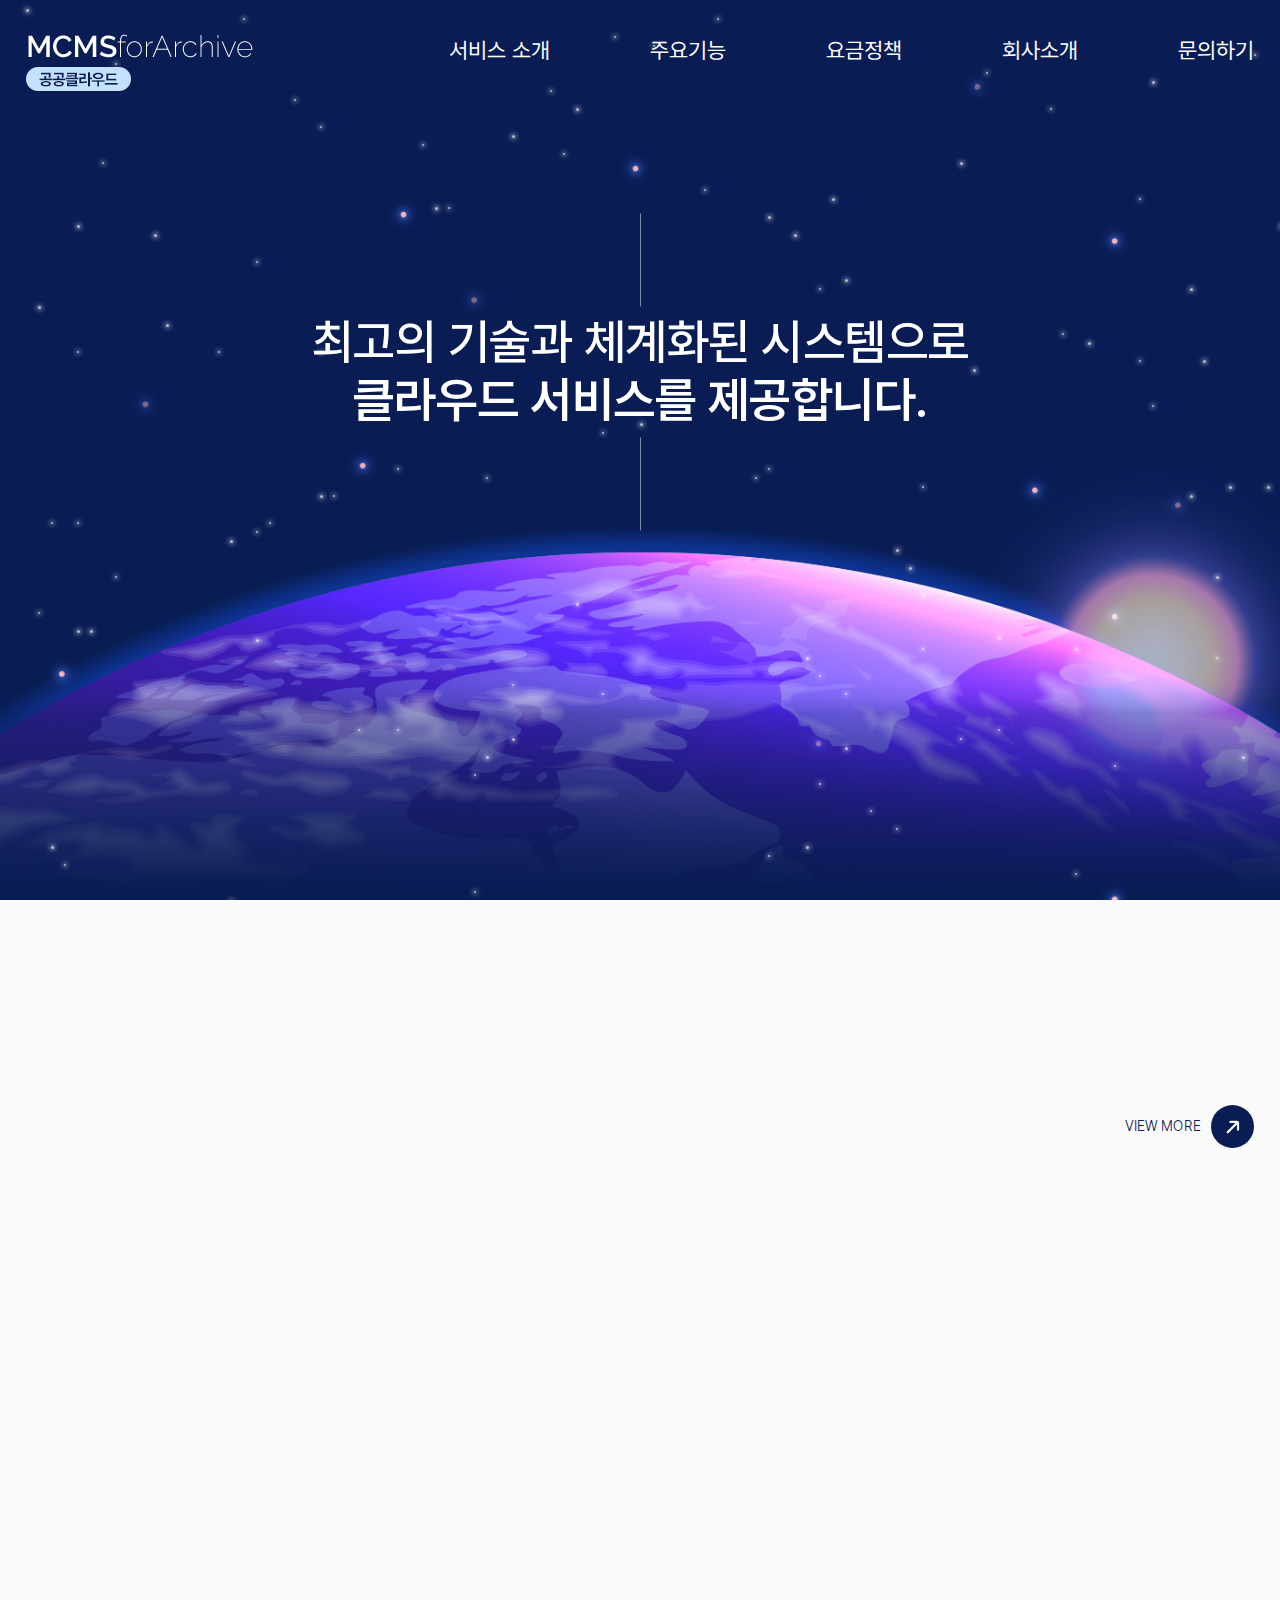
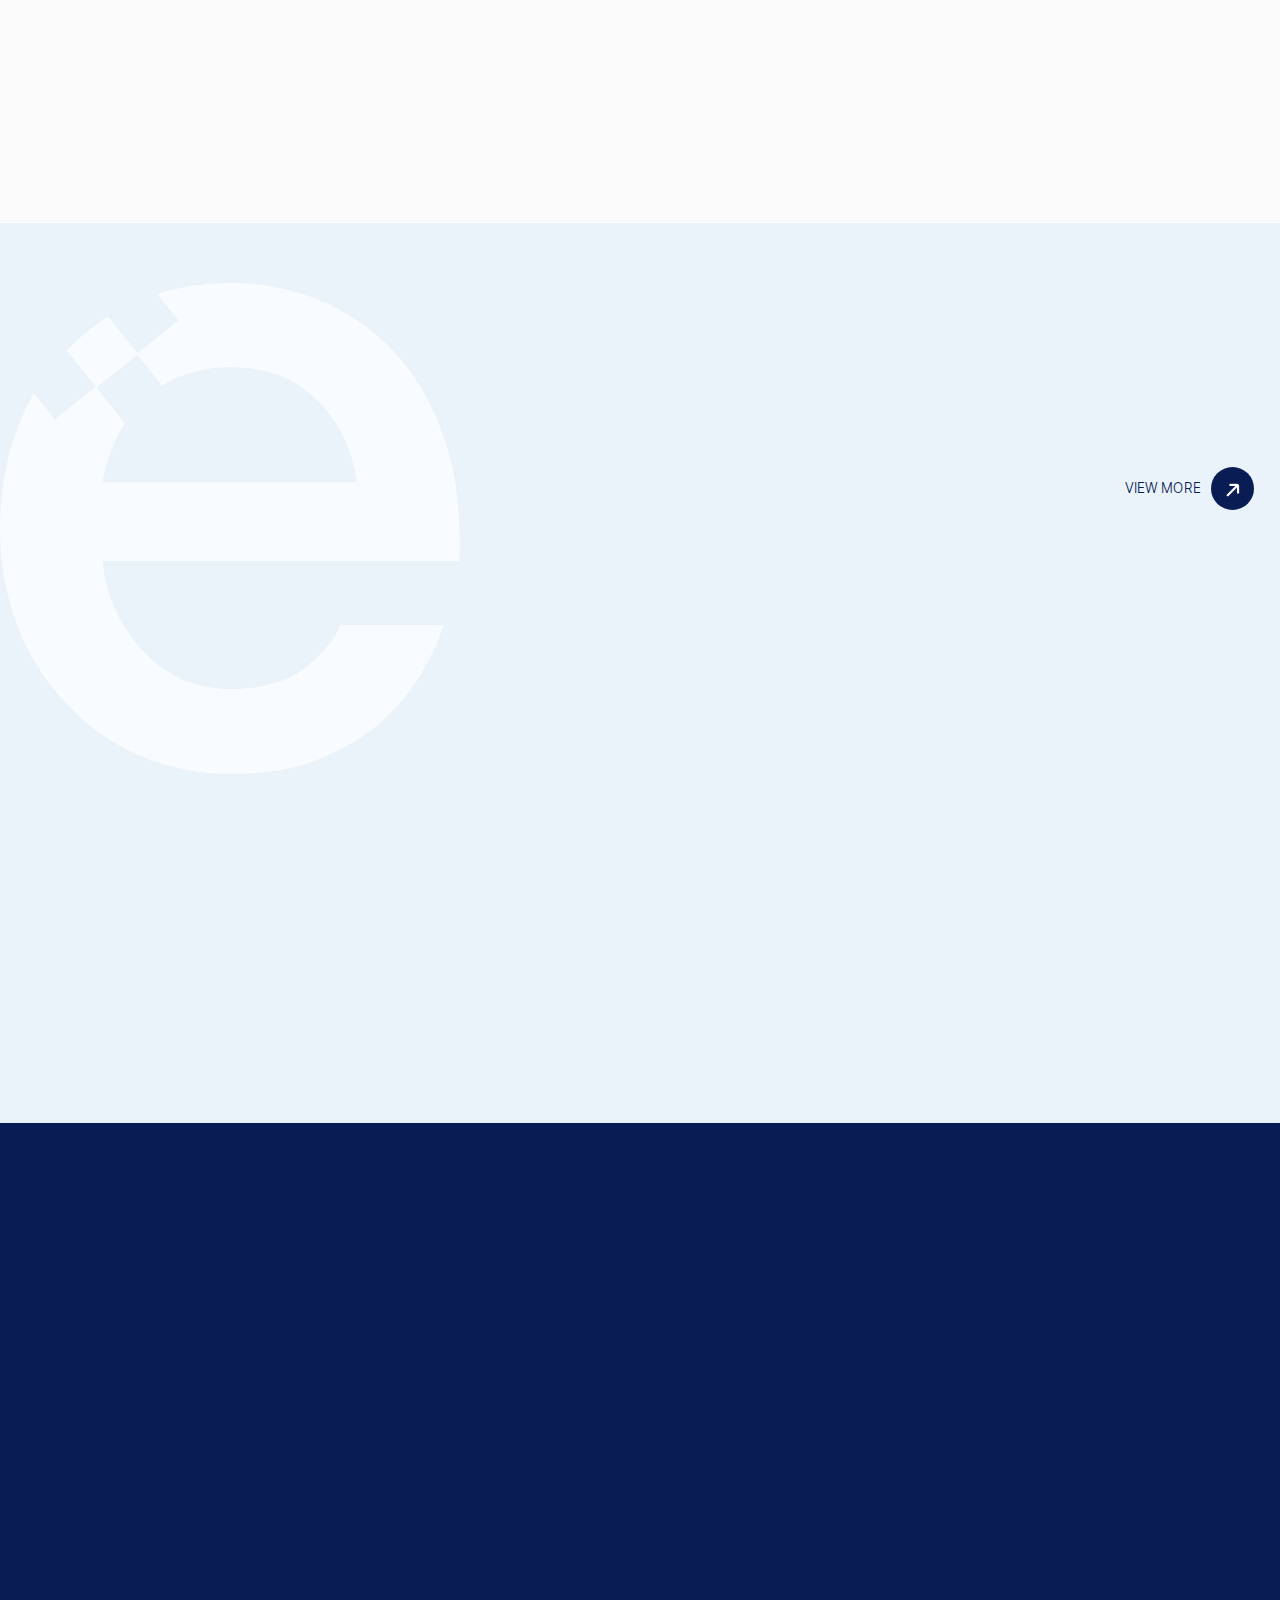
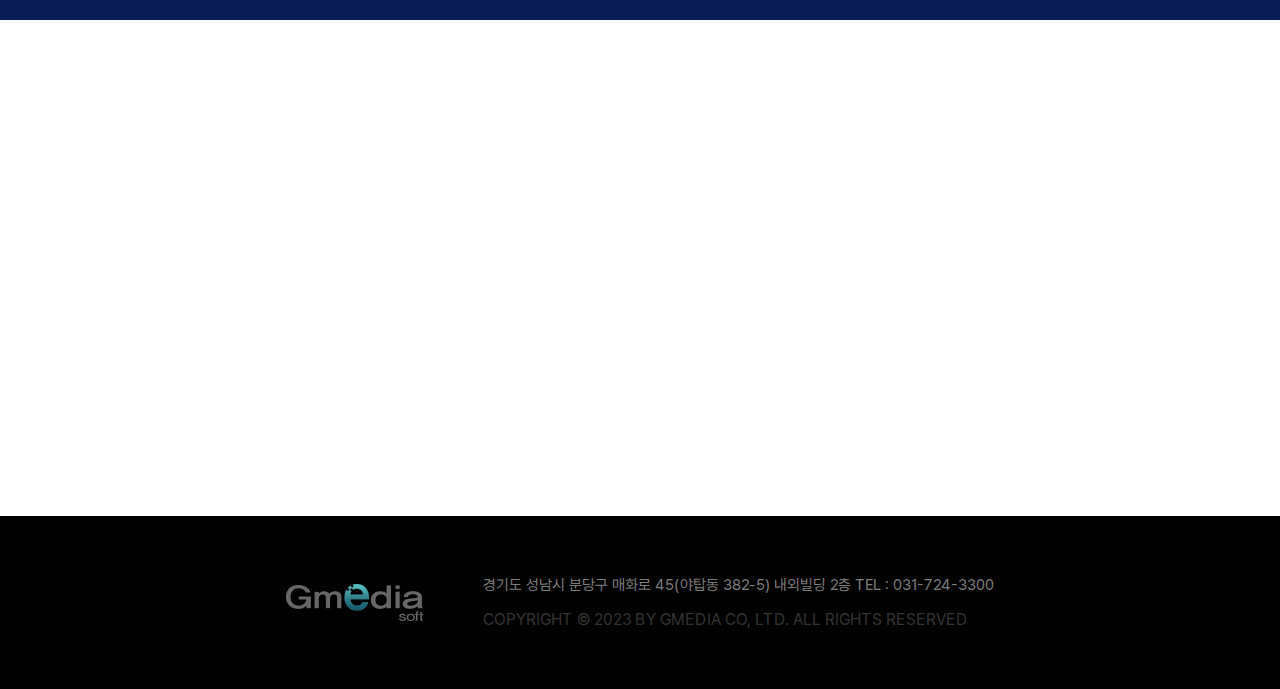
==== commit e8703851: "two commit" ====
--- a/index.html
+++ b/index.html
@@ -37,26 +37,7 @@
 </head>
 <body>
 	<script>
-		// AOS.init({
-		// 	duration: 1200,
-		// 	easing: 'ease-in-out-back'
-		// });
-		// AOS
-
-	var myAOS = function() {
-
-		AOS.init({
-			duration: 1500,
-		easing: 'ease-in-out-back',
-		// easing: 'linear',
-		//    data-aos-easing="linear" 
-		
-
-		});
-
-}
-
-//myAOS();
+
 	</script>
 <div id="wrapper" class="main_all">
 	<!--  헤더 -->
@@ -184,21 +165,21 @@
 				</div>
 				<div class="box2">
 					<ul>
-						<li data-aos="fade-up" data-aos-delay="400">
+						<li data-aos="fade-up" data-aos-delay="200">
 							<p>클라우드 구독</p>
 							<span>축적된 노하우 기반으로 요구사항을 분석하여 
 								체계적으로 기존 환경을 진단하고 고객의 
 								비즈니스 목표달성에 마이그레이션방식을
 								 설계 및 수행합니다. </span>
 						</li>
-						<li data-aos="fade-up" data-aos-delay="800">
+						<li data-aos="fade-up" data-aos-delay="400">
 							<p>클라우드 보안</p>
 							<span>다양한 대응 방안을 제공하며, 지속적인 
 								모니터링은 물론 보안 관제 전문 엔지니어의 
 								신속한 장애 대응이 가능하며 안정적인 
 								서비스를 제공합니다. </span>
 						</li>
-						<li data-aos="fade-up" data-aos-delay="1200">
+						<li data-aos="fade-up" data-aos-delay="600">
 							<p>클라우드 운영</p>
 							<span>고객의 산업, 기술 및 업무에 대한 높은 이해와 
 								효율성과 안전성을 갖추며 높은 퀄리티의 
@@ -290,8 +271,8 @@
 //길어 질때 
 		AOS.init({
 			once: true,
-			duration: 1500,
-			easing: 'ease-in-out-back',
+			duration: 1000,
+			easing: 'ease-in-out-cubic',
 		});
 		$(window).on('load', function () {
             AOS.refresh();
--- a/css/style.css
+++ b/css/style.css
@@ -81,12 +81,12 @@
 .section03 .advice_box {width:100%;height:50%;background-color: #091c54;text-align: center;padding:135px 0 }
 .section03 .advice_box p {color:#fff;font-size:36px}
 .section03 .advice_box span {display: block;color:#fff;font-size:20px;margin:28px 0 60px 0}
-.section03 .advice_box button {display: block;width:235px;margin:0 auto;background-color:#fff;font-size:20px;color: #091c54;padding:20px 0;border-radius: 32px;}
+.section03 .advice_box button {display: block;min-width:235px;margin:0 auto;background-color:#fff;font-size:20px;color: #091c54;padding:20px 0;border-radius: 32px;}
 
 .section03 .experience_box {width:100%;height:50%;background-color: #fff;text-align: center;padding:135px 0 }
 .section03 .experience_box p {color:#091c54;;font-size:36px}
 .section03 .experience_box span {display: block;color:#091c54;;font-size:20px;margin:28px 0 60px 0}
-.section03 .experience_box button {display: block;width:235px;margin:0 auto;background-color:#091c54;;font-size:20px;color: #fff;padding:20px 0;border-radius: 32px;}
+.section03 .experience_box button {display: block;min-width:235px;margin:0 auto;background-color:#091c54;;font-size:20px;color: #fff;padding:20px 0;border-radius: 32px;}
 
 .footer_all {width: 100%;background-color: #000;}
 .footer_all .sinner {display: flex;flex-wrap: wrap;padding:60px 0;justify-content: center;align-items: center}
@@ -234,10 +234,14 @@
      .section02 .box1 .imgs img {min-width: 100%;}
 
     /*메인섹션3*/
-    .section03 .advice_box p {font-size: 26px;word-break: keep-all;white-space: pre-line;}
-     .section03 .advice_box span {font-size: 16px;word-break: keep-all;}
-     .section03 .experience_box p {font-size: 26px;word-break: keep-all;}
-     .section03 .experience_box span {font-size: 16px;word-break: keep-all;}
+    .section03 .advice_box {height:auto;padding:40px 2%;min-height: 300px;}
+    .section03 .experience_box{height:auto;padding:40px 2%;min-height: 300px;}
+    .section03 .advice_box p {font-size: 22px;word-break: keep-all;white-space: pre-line;}
+     .section03 .advice_box span {font-size: 14px;word-break: keep-all;margin: 28px 0 30px 0;}
+     .section03 .experience_box p {font-size: 22px;word-break: keep-all;}
+     .section03 .experience_box span {font-size: 14px;word-break: keep-all;  margin: 28px 0 30px 0;}
+     .section03 .advice_box button{font-size:16px ;min-width: 160px ;}
+     .section03 .experience_box button{font-size:16px ;min-width: 160px ;}
 
  
 }
@@ -532,24 +536,123 @@
     .subContent02_03 .box ul li em {font-size: 14px;line-height: 1.5;text-align: justify;padding:15px 10px 0 30px;}
 }
 
-/*보유기술*/
+/*문의하기 , 체험신청*/
 
 .subContent05_01 {position: relative;width: 100%;height:100%;padding:120px 0 140px 0;}
 .subContent05_01 .sub_title {position: relative;font-size:48px;font-weight: 700;text-align: center;}
-.subContent05_01 .box {width: 100%;height:100%;background-color: #fff;padding:44px 150px 85px 150px;margin:45px 0;}
+.subContent05_01 .box {width: 100%;height:100%;background-color: #fff;padding:44px 150px 85px 150px;margin:45px 0;border:1px solid #e1e1e1}
 .subContent05_01 .box em {display: block;font-size: 15px;color:#555;margin-bottom:10px}
-.subContent05_01 .box strong{color:#091c54;font-size: 15px;}
-.subContent05_01 .box dl {display: flex;flex-wrap: wrap;align-items: center;margin:30px 0;}
-.subContent05_01 .box dl dt {width:140px;font-size:24px;}
+.subContent05_01  strong{color:#091c54;font-size: 15px;}
+.subContent05_01  dl {display: flex;flex-wrap: wrap;align-items: center;margin:30px 0;}
+.subContent05_01  dl dt {width:140px;font-size:24px;}
 .subContent05_01 .box dl dd {display: flex;align-items: center;width:calc(100% - 140px);font-size:15px}
-.subContent05_01 .box dl dd input {margin-right:10px;margin-left:10px}
+.subContent05_01  dl dd input {margin-right:10px;margin-left:10px}
 .subContent05_01 .box dl dd .nice-select {margin-right:10px;margin-left: 10px;}
-.subContent05_01 .box dl.email dd .nice-select {margin-right:10px;margin-left: 0px;width:150px}
-.subContent05_01 .box dl.organ dd input {width:50%;}
-.subContent05_01 .box dl.name dd input {width:50%;}
-.subContent05_01 .box dl.tel dd input {width:20%;}
+.subContent05_01 .box  dl.email dd .nice-select {margin-right:10px;margin-left: 0px;width:150px}
+.subContent05_01  dl.organ dd input {width:50%;}
+.subContent05_01 dl.name dd input {width:50%;}
+.subContent05_01 dl.tel dd input {width:20%;}
 .subContent05_01 .box .nice-select {border:1px solid #f6f6f6;background-color: #f6f6f6;border:1px solid #bebebe;border-radius: 18px;min-width: 90px;}
 .subContent05_01 .box .nice-select .current {font-size:15px}
 .subContent05_01 .box .nice-select .list {min-width: 100%;}
 .subContent05_01 .box dl.story .textarea_box {width:100%;height: 270px;}
 .textarea_box textarea::placeholder {font-size:13px;color:#969696;z-index: 5;}
+.subContent05_01 .box2 {font-size:16px;text-align: center;}
+.subContent05_01 .box2 b {font-weight: 400;color:#091c54}
+.subContent05_01 .box2 input {margin: 0 5px;}
+.subContent05_01 .box3 {width: 100%;height:100%;background-color: #fff;padding:20px 40px ;margin:20px 0;border:1px solid #e1e1e1;max-height: 200px;overflow-y: auto;}
+.subContent05_01 .box3 p {font-size: 14px;color:#707070;word-break: keep-all;letter-spacing: -0.5px;margin:5px 0;line-height: 1.5;}
+.subContent05_01 .inquiry_btn {width: 378px;max-width: 100%;background-color: #888888;color:#fff;text-align: center;font-size: 20px;padding:20px 10px;border-radius: 30px;margin:40px auto 0 auto; display: block;}
+.subContent05_01 .box4 {display: flex;margin-right:-20px;flex-wrap: wrap;height:400px;margin-bottom:45px;margin-top:45px;}
+.subContent05_01 .box4 .item {position: relative;;width: calc((100% / 2 ) - 20px );height:100%;margin-right:20px;height:100%;background-color: #fff;border:1px solid #e1e1e1}
+.subContent05_01 .box4 .item2 {padding:45px;}
+.subContent05_01 .box4 video {top:50%;transform:translateY(-50%);}
+.subContent05_01 .box4 .item2  dl dt{width: 92px;}
+.subContent05_01 .box4 .item2  dl dd{width: calc(100% - 92px);}
+.subContent05_01 .box4 .item2 input {width: 100%;}
+
+@media screen and (max-width:1300px){
+    .subContent05_01  {padding: 60px 2% 80px 2%;}
+}
+
+@media screen and (max-width:1200px){
+    .subContent05_01 .box {padding: 5%}
+    .subContent05_01 .box3 {padding: 20px 5%}
+}
+
+@media screen and (max-width:1024px){
+    .subContent05_01 .sub_title {font-size:30px}
+    .subContent05_01 dl dt {font-size: 18px;width: 100px;}
+    .subContent05_01 .box dl dd {width: calc(100% - 100px);}
+    .subContent05_01 .box dl.organ dd input {width: 100%;font-size: 14px;}
+    .subContent05_01 .box dl.name dd input {width: 100%;font-size: 14px;}
+    .subContent05_01 .box dl.tel dd input {width: 100px;}
+    .subContent05_01 .box dl dd input {width: calc(100% - 60%);}
+}
+@media screen and (min-width:360px) and (max-width:770px){
+    .subContent05_01 .box dl {  flex-direction: column;}
+    .subContent05_01 .box dl dt { width: 100%;margin-bottom: 10px;}
+    .subContent05_01 .box dl dd {width: 100%;}
+    .subContent05_01 .box dl.email dd {flex-wrap: wrap;}
+    .subContent05_01 .box dl dd input {width:42%;flex-shrink: 0;}
+    .subContent05_01 .box dl.email dd .nice-select {width: 50%;margin-top:5px}
+    .subContent05_01 .box dl dd input {margin:0 3px}
+
+    .subContent05_01 .box4 .item {width: 100%;}
+    .subContent05_01 .box4 {height:auto;}
+    .subContent05_01 .box4 .item {height:auto;min-height:300px}
+}
+
+@media screen and (max-width:480px){
+
+    .subContent05_01 .box2 {font-size: 14px;}
+    .subContent05_01 .box3 p {font-size: 13px;}
+    .subContent05_01 .box4 .item2 {padding:30px 20px}
+}
+
+
+
+
+/*요금정책*/
+
+.subContent03_01 {position: relative;width: 100%;height:100%;padding:120px 0 140px 0;}
+.subContent03_01 .sub_title {position: relative;font-size:48px;font-weight: 700;text-align: center;}
+.subContent03_01 .table_box {overflow-x: auto;margin-top:40px}
+.subContent03_01 .table_box table{min-width: 100%;width: 780px;}
+.subContent03_01 .table_box table {background-color: #fff;border:1px solid #e1e1e1}
+.subContent03_01 .table_box table.tbl_style2 {margin-top:10px}
+.subContent03_01 .table_box table th {border:1px solid #e1e1e1;padding:15px 10px;font-size: 15px;font-weight: 500;color:#555}
+.subContent03_01 .table_box table.tbl_style td {border:1px solid #e1e1e1;padding:40px 10px;font-size: 24px;font-weight: 500;color:#000;text-align: center;}
+.subContent03_01 .table_box table.tbl_style2 td {border:1px solid #e1e1e1;padding:20px 10px;font-size: 18px;font-weight: 500;color:#000;text-align: center;}
+.subContent03_01 .table_box table.tbl_style td:last-child {font-size: 18px;font-weight: 500;color:#000;text-align: left;padding:40px 40px;}
+.subContent03_01 .table_box table strong{color:#37adff;font-weight: 500;}
+.subContent03_01 .table_box table.tbl_style .one1 {width:300px}
+.subContent03_01 .table_box table.tbl_style .one2 {width:150px}
+.subContent03_01 .table_box table.tbl_style2 .one1 {width:450px}
+.subContent03_01 .table_box table .one3 ,.subContent03_01 .table_box table .one4  {width: 150px;}
+
+.subContent03_01 .table_box table em {color:#1a98ff;padding:5px 6px;font-size:14px;background-color:#c7e2f4 ;}
+.subContent03_01 .table_box::-webkit-scrollbar{width:1px; height: 8px;background:#ddd;}
+
+@media screen and (max-width:1200px){
+    .subContent03_01 .table_box table.tbl_style td {font-size:16px;padding:20px 10px;}
+    .subContent03_01 .table_box table.tbl_style td:last-child {padding:20px 20px;font-size:16px;}
+    .subContent03_01 .table_box table.tbl_style2 td {font-size:16px;}
+    .subContent03_01 .table_box table.tbl_style .one1 {width:200px}
+    .subContent03_01 .table_box table.tbl_style .one2 {width:100px}
+    .subContent03_01 .table_box table.tbl_style2 .one1 {width:300px}
+    .subContent03_01 .table_box table .one3 ,.subContent03_01 .table_box table .one4  {width: 100px;} 
+}
+
+
+@media screen and (max-width:1024px){
+    .subContent03_01 {    padding: 60px 2% 80px;}
+    .subContent03_01 .sub_title {font-size:30px;}
+
+}
+
+
+
+
+
+
